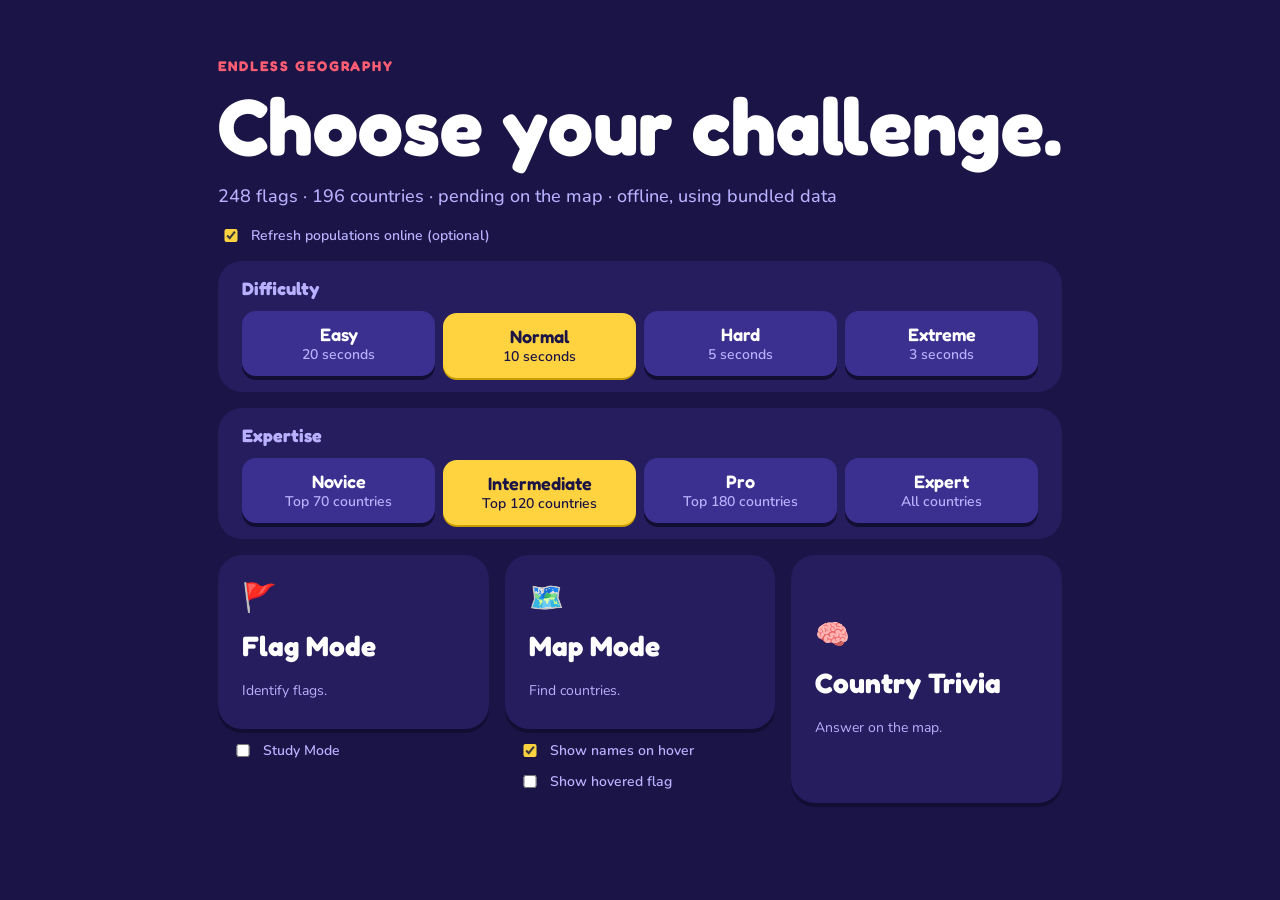
==== index.html @ 9d6788d7 "Flashier loss reveal: flashing green and a drawn dashed ring The answer country now fades green <-> " ====
<!doctype html>
<html lang="en">
<head><meta charset="utf-8"><meta name="viewport" content="width=device-width,initial-scale=1"><title>Geogryphon V14.0</title>

<script src="https://cdn.amcharts.com/lib/5/index.js"></script>
<script src="https://cdn.amcharts.com/lib/5/map.js"></script>
<script src="https://cdn.amcharts.com/lib/5/geodata/worldLow.js"></script>

<link rel="preconnect" href="https://fonts.googleapis.com"><link rel="preconnect" href="https://fonts.gstatic.com" crossorigin>
<link rel="stylesheet" href="https://fonts.googleapis.com/css2?family=Fredoka:wght@500;600;700&family=Nunito:wght@500;600;700&display=swap">
<link rel="stylesheet" href="css/style.css">
</head>
<body><div class="wrap">
<section id="menu" class="menu"><div class="menuin"><div class="kicker">ENDLESS GEOGRAPHY</div><h1>Choose your challenge.</h1><p id="countryDataStatus" class="muted">Country database: loading expanded coverage…</p><label class="option refreshOption" title="Updates country populations from the World Bank when online. The game works fully without it. Turning it off applies after a reload."><input id="liveRefresh" type="checkbox" checked> Refresh populations online (optional)</label><section class="settings"><h2>Difficulty</h2><div class="difficulty"><input name="difficulty" id="easy" value="easy" type="radio"><label for="easy">Easy<small>20 seconds</small></label><input name="difficulty" id="normal" value="normal" type="radio" checked><label for="normal">Normal<small>10 seconds</small></label><input name="difficulty" id="hard" value="hard" type="radio"><label for="hard">Hard<small>5 seconds</small></label><input name="difficulty" id="extreme" value="extreme" type="radio"><label for="extreme">Extreme<small>3 seconds</small></label></div></section><section class="settings"><h2>Expertise</h2><div class="difficulty expertise"><input name="expertise" id="novice" value="novice" type="radio"><label for="novice">Novice<small>Top 70 countries</small></label><input name="expertise" id="intermediate" value="intermediate" type="radio" checked><label for="intermediate">Intermediate<small>Top 120 countries</small></label><input name="expertise" id="pro" value="pro" type="radio"><label for="pro">Pro<small>Top 180 countries</small></label><input name="expertise" id="expert" value="expert" type="radio"><label for="expert">Expert<small>All countries</small></label></div></section><div class="modes"><div><button class="mode" data-mode="flag">🚩<b>Flag Mode</b><span class="muted">Identify flags.</span></button><label class="option"><input id="studyMode" type="checkbox"> Study Mode</label></div><div><button class="mode" data-mode="map">🗺️<b>Map Mode</b><span class="muted">Find countries.</span></button><label class="option"><input id="showNames" type="checkbox" checked> Show names on hover</label><label class="option"><input id="showFlags" type="checkbox"> Show hovered flag</label></div><button class="mode" data-mode="trivia">🧠<b>Country Trivia</b><span class="muted">Answer on the map.</span></button></div></div></section>
<section id="game" class="hidden"><div class="gamegrid"><main><header class="head"><div><button id="backBtn" class="btn btn-ghost" type="button">← Change mode</button><div class="kicker" id="modeLabel"></div><h1 id="question" aria-live="polite"></h1><div id="questionActions" class="questionActions hidden"><span id="selectionProgress" class="selectionProgress">Selected: 0 / 1</span><button id="confirmSelection" class="btn btn-primary" type="button" disabled>Confirm Selection</button></div></div><div class="stats"><div class="stat"><small>Score</small><b id="score">0</b></div><div class="stat"><small>Time</small><b id="time">10s</b></div></div></header><div class="timerTrack"><div id="timerBar" class="timerBar"></div></div><section class="card play"><div id="reaction" class="reaction" role="status"></div><div id="revealNotice" class="revealNotice hidden"></div><div id="flagArea" class="flagbox"><img id="flag"></div><div id="mapWrap" class="mapWrap hidden"><div id="mapArea" class="map"></div><svg id="revealLayer" class="revealLayer" aria-hidden="true"></svg><div class="mapControls" aria-label="Map controls"><button class="mapControl" type="button" title="Zoom in" id="zoomInBtn">+</button><button class="mapControl" type="button" title="Zoom out" id="zoomOutBtn">−</button><button class="mapControl reset" type="button" title="Reset map" id="zoomResetBtn">⌂</button></div><div class="mapHint">Drag to pan · Scroll or pinch to zoom</div><div id="hoverFlag" class="hoverFlag"><img id="hoverFlagImg"><span id="hoverFlagName"></span></div></div><div id="answers" class="answers"></div></section></main><aside class="card side"><h2 id="boardTitle">🏆 Top 10</h2><div id="board"></div></aside></div></section></div>
<div id="studyCard" class="studyCard hidden"><div class="studyInner"><div class="kicker">STUDY MODE</div><img id="studyFlag" class="studyFlag" alt="Correct flag"><h2 id="studyTitle"></h2><p id="studySummary"></p><div class="studyActions"><a id="studyReadMore" class="btn btn-ghost" target="_blank" rel="noopener noreferrer">Read more</a><button id="studyContinue" class="btn btn-primary" type="button">Continue</button></div></div></div>
<div id="modal" class="modal hidden"><div class="modalin"><div class="kicker">RUN OVER</div><h2>Final score: <span id="final"></span></h2><p>Correct answer: <b id="correct"></b></p><p id="reason"></p><div class="save"><input id="name" maxlength="20" placeholder="Player name"><button id="saveBtn" class="btn btn-secondary">Save</button></div><button id="againBtn" class="btn btn-primary again" type="button">Play again</button></div></div>
<script src="js/util.js"></script>
<script src="js/data/flag-study.js"></script>
<script src="js/data/countries.js"></script>
<script src="js/countries.js"></script>
<script src="js/flags.js"></script>
<script src="js/questions.js"></script>
<script src="js/map.js"></script>
<script src="js/scores.js"></script>
<script src="js/game.js"></script>
<script src="js/main.js"></script>
</body>
</html>
---- css/style.css ----
/* Endless Geography Trivia styles */
:root {
  /* colour */
  --bg:#1b1446;
  --surface-1:#261d5e;
  --surface-2:#3b2f8f;
  --edge:#120d33;
  --text:#ffffff;
  --text-2:#b9b0ff;
  --accent:#ffd23f;
  --accent-edge:#c99c00;
  --on-accent:#1b1446;
  --hot:#ff5d73;
  --good:#3ee08f;
  --bad:#ff4d6d;
  --map-land:#4a3fb0;
  --map-sea:#140f38;
  --scrim:#0d0a26e6;
  --line:#ffffff1f;
  --flag-frame:#d5dde8;
  /* type */
  --font-display:'Fredoka',system-ui,sans-serif;
  --font-body:'Nunito',system-ui,sans-serif;
  --fs-12:.75rem;
  --fs-14:.875rem;
  --fs-18:1.125rem;
  --fs-28:1.75rem;
  --fs-44:2.75rem;
  /* fluid headline sizes: grow from a scale step with the viewport */
  --fs-hero:clamp(2.75rem,7vw,5rem);
  --fs-question:clamp(1.75rem,3vw,2.5rem);
  --fs-reaction:clamp(1.75rem,6vw,4.5rem);
  --fw-500:500;
  --fw-600:600;
  --fw-700:700;
  /* shape and space */
  --r-8:8px;
  --r-14:14px;
  --r-24:24px;
  --r-pill:999px;
  --s-4:4px;
  --s-8:8px;
  --s-12:12px;
  --s-16:16px;
  --s-24:24px;
  --s-32:32px;
  --pad:var(--s-16);
  /* motion */
  --press:120ms;
}

* {
  box-sizing:border-box;
}

body {
  margin:0;
  font-family:var(--font-body);
  font-size:var(--fs-18);
  font-weight:var(--fw-500);
  color:var(--text);
  background:var(--bg);
}

button,input {
  font-family:inherit;
  font-size:inherit;
}

h1,h2,.stat b,.mode b {
  font-family:var(--font-display);
  font-weight:var(--fw-700);
}

.wrap {
  max-width:1900px;
  min-height:100vh;
  margin:auto;
  padding:var(--pad);
}

.hidden {
  display:none!important;
}

/* ---------- Button: pressable, with a darker bottom edge that squashes on press ---------- */

.btn {
  display:inline-flex;
  align-items:center;
  justify-content:center;
  gap:var(--s-8);
  padding:var(--s-12) var(--s-16);
  border:0;
  border-radius:var(--r-14);
  font-family:var(--font-display);
  font-size:var(--fs-18);
  font-weight:var(--fw-600);
  text-decoration:none;
  cursor:pointer;
  transition:transform var(--press),box-shadow var(--press),background var(--press);
}

.btn-primary {
  background:var(--accent);
  color:var(--on-accent);
  box-shadow:0 4px 0 var(--accent-edge);
}

.btn-secondary {
  background:var(--surface-2);
  color:var(--text);
  box-shadow:0 4px 0 var(--edge);
}

.btn-ghost {
  background:transparent;
  color:var(--text-2);
  box-shadow:inset 0 0 0 2px var(--surface-2);
}

.btn-primary:hover {
  filter:brightness(1.06);
}

.btn-secondary:hover,.btn-ghost:hover {
  color:var(--accent);
}

.btn-primary:active {
  transform:translateY(2px);
  box-shadow:0 2px 0 var(--accent-edge);
}

.btn-secondary:active {
  transform:translateY(2px);
  box-shadow:0 2px 0 var(--edge);
}

.btn:disabled {
  background:var(--surface-1);
  color:var(--text-2);
  box-shadow:none;
  filter:none;
  cursor:not-allowed;
  transform:none;
}

#backBtn {
  margin-bottom:var(--s-8);
  padding:var(--s-4) var(--s-12);
  font-size:var(--fs-14);
}

/* ---------- Cards ---------- */

.card,.settings,.mode,.modalin,.studyInner {
  background:var(--surface-1);
  border:0;
  border-radius:var(--r-24);
  color:var(--text);
}

/* ---------- Menu ---------- */

.menu {
  min-height:92vh;
  min-height:92dvh;
  display:grid;
  place-items:center;
}

.menuin {
  max-width:1100px;
}

.kicker {
  color:var(--hot);
  font-family:var(--font-display);
  font-weight:var(--fw-700);
  font-size:var(--fs-14);
  letter-spacing:.14em;
  text-transform:uppercase;
}

.menu h1 {
  font-size:var(--fs-hero);
  line-height:1;
  margin:var(--s-12) 0;
}

.muted {
  color:var(--text-2);
}

.settings {
  margin:var(--s-16) 0;
  padding:var(--s-16) var(--s-24);
}

.settings h2 {
  margin:0 0 var(--s-12);
  font-size:var(--fs-18);
  color:var(--text-2);
}

/* Segmented control */
.difficulty {
  display:grid;
  grid-template-columns:repeat(4,1fr);
  gap:var(--s-8);
}

.difficulty input {
  position:absolute;
  opacity:0;
}

.difficulty label {
  padding:var(--s-12);
  text-align:center;
  border-radius:var(--r-14);
  background:var(--surface-2);
  box-shadow:0 4px 0 var(--edge);
  font-family:var(--font-display);
  font-weight:var(--fw-600);
  cursor:pointer;
  transition:transform var(--press),box-shadow var(--press);
}

.difficulty label small {
  display:block;
  color:var(--text-2);
  font-family:var(--font-body);
  font-size:var(--fs-14);
}

.difficulty label:hover {
  color:var(--accent);
}

.difficulty input:checked+label {
  background:var(--accent);
  color:var(--on-accent);
  box-shadow:0 2px 0 var(--accent-edge);
  transform:translateY(2px);
}

.difficulty input:checked+label small {
  color:var(--on-accent);
}

/* Mode cards */
.modes {
  display:grid;
  grid-template-columns:repeat(3,1fr);
  gap:var(--s-16);
}

.mode {
  width:100%;
  padding:var(--s-24);
  text-align:left;
  cursor:pointer;
  box-shadow:0 4px 0 var(--edge);
  transition:transform var(--press),box-shadow var(--press);
  font-size:var(--fs-28);
}

.mode:hover {
  box-shadow:0 4px 0 var(--edge),inset 0 0 0 2px var(--accent);
}

.mode:active {
  transform:translateY(2px);
  box-shadow:0 2px 0 var(--edge);
}

.mode b {
  display:block;
  font-size:var(--fs-28);
  margin:var(--s-12) 0 var(--s-4);
}

.mode .muted {
  font-size:var(--fs-14);
}

.option {
  display:flex;
  gap:var(--s-8);
  margin:var(--s-12);
  color:var(--text-2);
  font-weight:var(--fw-600);
  font-size:var(--fs-14);
}

.option input {
  width:18px;
  accent-color:var(--accent);
}

.option.refreshOption {
  margin:0 0 var(--s-8);
}

/* ---------- Game screen ---------- */

.gamegrid {
  display:grid;
  grid-template-columns:minmax(0,1fr) 230px;
  gap:var(--s-12);
}

/* The play column is exactly one viewport tall: header and timer keep their size,
   the play card takes the rest, so nothing needed during a run is below the fold. */
.gamegrid main {
  height:calc(100vh - 2 * var(--pad));
  height:calc(100dvh - 2 * var(--pad));
  min-height:420px;
  display:flex;
  flex-direction:column;
}

.head {
  display:flex;
  justify-content:space-between;
  align-items:end;
  gap:var(--s-16);
  margin-bottom:var(--s-12);
  flex:none;
}

.head > div:first-child {
  min-width:0;
}

.head h1 {
  margin:var(--s-4) 0 0;
  font-size:var(--fs-question);
  line-height:1.1;
  overflow-wrap:anywhere;
}

/* Chip: the mode / difficulty tag above the question */
.head .kicker {
  display:inline-block;
  padding:var(--s-4) var(--s-12);
  border-radius:var(--r-pill);
  background:var(--hot);
  color:var(--on-accent);
  font-size:var(--fs-12);
  letter-spacing:.1em;
}

.questionActions {
  display:flex;
  align-items:center;
  gap:var(--s-12);
  flex-wrap:wrap;
  margin-top:var(--s-12);
}

.selectionProgress {
  min-width:120px;
  color:var(--text-2);
  font-weight:var(--fw-700);
  font-size:var(--fs-14);
}

/* Stat */
.stats {
  display:flex;
  gap:var(--s-8);
}

.stat {
  min-width:88px;
  padding:var(--s-8) var(--s-12);
  background:var(--surface-1);
  border-radius:var(--r-14);
}

.stat small {
  display:block;
  color:var(--text-2);
  font-size:var(--fs-12);
  font-weight:var(--fw-700);
  text-transform:uppercase;
  letter-spacing:.08em;
}

.stat b {
  font-size:var(--fs-28);
  color:var(--good);
}

/* Timer */
.timerTrack {
  height:12px;
  background:var(--surface-1);
  border-radius:var(--r-pill);
  overflow:hidden;
  margin-bottom:var(--s-12);
  flex:none;
}

.timerBar {
  height:100%;
  border-radius:var(--r-pill);
  transform-origin:left;
}

.timerTrack.penalty {
  animation:timerPenalty .48s ease;
  background:var(--bad);
}

/* Play card */
.play {
  position:relative;
  padding:var(--s-8);
  flex:1;
  min-height:0;
  display:flex;
  flex-direction:column;
  gap:var(--s-12);
}

.flagbox {
  flex:1;
  min-height:0;
  display:flex;
  align-items:center;
  justify-content:center;
  padding:var(--s-8);
}

/* The frame hugs the flag (no letterbox), so white hoists stay distinct from it. */
.flagbox img {
  max-width:min(720px,100%);
  max-height:100%;
  object-fit:contain;
  background:var(--flag-frame);
  padding:var(--s-12);
  border-radius:var(--r-14);
  box-shadow:0 6px 0 var(--edge);
  transition:opacity .18s;
}

.flagbox img.loading,.hoverFlag img.loading {
  opacity:.35;
  filter:saturate(.35);
}

/* Answer tile */
.answers {
  display:grid;
  grid-template-columns:1fr 1fr;
  gap:var(--s-12);
  flex:none;
}

.answers:empty {
  display:none;
}

.answer {
  min-height:64px;
  padding:var(--s-12) var(--s-16);
  text-align:left;
  border:0;
  border-radius:var(--r-14);
  background:var(--surface-2);
  color:var(--text);
  box-shadow:0 4px 0 var(--edge);
  font-family:var(--font-display);
  font-size:var(--fs-18);
  font-weight:var(--fw-600);
  overflow-wrap:anywhere;
  cursor:pointer;
  transition:transform var(--press),box-shadow var(--press);
}

.answer:hover {
  box-shadow:0 4px 0 var(--edge),inset 0 0 0 2px var(--accent);
}

.answer:active {
  transform:translateY(2px);
  box-shadow:0 2px 0 var(--edge);
}

.answer.is-correct {
  background:var(--good);
  color:var(--on-accent);
}

.answer.is-wrong {
  background:var(--bad);
  color:var(--on-accent);
}

/* Map */
.mapWrap {
  position:relative;
  width:100%;
  flex:1;
  min-height:0;
}

.map {
  position:absolute;
  inset:0;
  background:var(--map-sea);
  border-radius:var(--r-14);
  overflow:hidden;
}

.mapControls {
  position:absolute;
  left:var(--s-16);
  top:var(--s-16);
  z-index:8;
  display:grid;
  gap:var(--s-8);
  pointer-events:auto;
}

.mapControl {
  width:44px;
  height:44px;
  border:0;
  border-radius:var(--r-14);
  background:var(--surface-2);
  color:var(--text);
  box-shadow:0 4px 0 var(--edge);
  font-family:var(--font-display);
  font-size:var(--fs-28);
  font-weight:var(--fw-700);
  line-height:1;
  cursor:pointer;
  transition:transform var(--press),box-shadow var(--press);
}

.mapControl:hover {
  color:var(--accent);
}

.mapControl:active {
  transform:translateY(2px);
  box-shadow:0 2px 0 var(--edge);
}

.mapControl.reset {
  font-size:var(--fs-18);
}

.mapHint {
  position:absolute;
  z-index:7;
  left:50%;
  bottom:var(--s-12);
  transform:translateX(-50%);
  padding:var(--s-4) var(--s-12);
  border-radius:var(--r-pill);
  background:var(--scrim);
  color:var(--text-2);
  font-size:var(--fs-12);
  pointer-events:none;
  white-space:nowrap;
}

.hoverFlag {
  position:absolute;
  right:var(--s-16);
  top:var(--s-16);
  z-index:5;
  width:155px;
  padding:var(--s-8);
  border-radius:var(--r-14);
  background:var(--surface-1);
  pointer-events:none;
  opacity:0;
  transition:.18s;
}

.hoverFlag.show {
  opacity:1;
}

.hoverFlag img {
  width:100%;
  height:85px;
  object-fit:contain;
  background:var(--flag-frame);
  border-radius:var(--r-8);
}

.hoverFlag span {
  display:block;
  text-align:center;
  font-weight:var(--fw-700);
}

/* Reactions and reveal */
.reaction,.revealNotice {
  position:absolute;
  z-index:15;
  left:50%;
  pointer-events:none;
  font-family:var(--font-display);
  font-weight:var(--fw-700);
  text-align:center;
}

.reaction {
  top:20%;
  font-size:var(--fs-reaction);
  opacity:0;
  -webkit-text-stroke:2px var(--edge);
  paint-order:stroke fill;
}

.reaction.show {
  animation:pop 1s ease;
}

.revealNotice {
  top:var(--s-16);
  transform:translateX(-50%);
  padding:var(--s-12) var(--s-16);
  border-radius:var(--r-14);
  background:var(--surface-1);
  color:var(--good);
  font-size:var(--fs-18);
}

/* Dashed ring drawn around a revealed country (map.js RevealCircles). */
.revealLayer {
  position:absolute;
  inset:0;
  z-index:6;
  width:100%;
  height:100%;
  border-radius:var(--r-14);
  pointer-events:none;
}

.revealCircle {
  fill:none;
  stroke:var(--text);
  stroke-width:4;
  stroke-dasharray:14 10;
  stroke-linecap:round;
  filter:drop-shadow(0 0 3px var(--edge));
}

/* Mask stroke that grows around the ring: white shows the ring, so it looks drawn on. */
.revealCircleMask {
  fill:none;
  stroke:var(--text);
  stroke-width:16;
}

/* Leaderboard */
.side {
  padding:var(--s-16);
  height:max-content;
  max-height:calc(100dvh - 2 * var(--pad));
  overflow-y:auto;
}

.side h2 {
  margin:0 0 var(--s-8);
  font-size:var(--fs-18);
}

.row {
  display:flex;
  gap:var(--s-8);
  padding:var(--s-8) var(--s-12);
  background:var(--surface-2);
  border-radius:var(--r-8);
  margin-top:var(--s-8);
  font-size:var(--fs-14);
}

.player {
  flex:1;
}

.rank {
  color:var(--accent);
}

.pts {
  color:var(--good);
}

/* ---------- Overlays: run-over modal and Study Mode card ---------- */

.modal,.studyCard {
  position:fixed;
  inset:0;
  display:grid;
  place-items:center;
  padding:var(--s-16);
  background:var(--scrim);
}

.modal {
  z-index:30;
}

.studyCard {
  z-index:45;
}

.modalin {
  width:min(430px,100%);
  padding:var(--s-32) var(--s-24);
}

.modalin .kicker {
  color:var(--bad);
}

.save {
  display:flex;
  gap:var(--s-8);
}

.save input {
  flex:1;
  min-width:0;
  padding:var(--s-12);
  border-radius:var(--r-14);
  background:var(--bg);
  color:var(--text);
  border:2px solid var(--surface-2);
}

.again {
  width:100%;
  margin-top:var(--s-12);
}

.studyInner {
  width:min(620px,100%);
  padding:var(--s-24);
}

.studyFlag {
  display:block;
  width:min(330px,80%);
  height:175px;
  object-fit:contain;
  margin:0 auto var(--s-16);
  padding:var(--s-8);
  border-radius:var(--r-14);
  background:var(--flag-frame);
}

.studyInner h2 {
  margin:0 0 var(--s-8);
  font-size:var(--fs-28);
}

.studyInner p {
  color:var(--text-2);
  line-height:1.55;
  margin:0 0 var(--s-24);
}

.studyInner p.loading {
  font-style:italic;
}

.studyActions {
  display:flex;
  gap:var(--s-12);
  justify-content:flex-end;
  flex-wrap:wrap;
}

@keyframes timerPenalty {
  0%,100% {
    transform:translateX(0);
  }
  20% {
    transform:translateX(-13px);
  }
  40% {
    transform:translateX(11px);
  }
  60% {
    transform:translateX(-8px);
  }
  80% {
    transform:translateX(5px);
  }
}

@keyframes pop {
  0% {
    opacity:0;
    transform:translate(-50%,20px) scale(.5);
  }
  25% {
    opacity:1;
    transform:translate(-50%,0) scale(1.15);
  }
  100% {
    opacity:0;
    transform:translate(-50%,-30px);
  }
}

@media(max-width:1200px) {
  .gamegrid {
    grid-template-columns:1fr;
  }
  .side {
    order:2;
    max-height:none;
  }
}

@media(max-width:900px) {
  .modes {
    grid-template-columns:1fr;
  }
}

@media(max-width:620px) {
  :root {
    --pad:var(--s-8);
  }
  .difficulty,.answers {
    grid-template-columns:1fr 1fr;
  }
  .play {
    padding:var(--s-4);
  }
  .answer {
    min-height:52px;
    padding:var(--s-12);
  }
  /* Stats move up beside the back button so the question gets the full width. */
  .head {
    position:relative;
  }
  .stats {
    position:absolute;
    top:0;
    right:0;
  }
  .stat {
    min-width:0;
    padding:var(--s-4) var(--s-12);
    border-radius:var(--r-8);
    display:flex;
    align-items:baseline;
    gap:var(--s-8);
  }
  .stat b {
    font-size:var(--fs-18);
  }
  .head .kicker {
    font-size:var(--fs-12);
  }
}

button:focus-visible,a:focus-visible,input:focus-visible,.difficulty input:focus-visible+label {
  outline:3px solid var(--accent);
  outline-offset:3px;
}

@media(prefers-reduced-motion:reduce) {
  * {
    animation-duration:.01ms!important;
    transition-duration:.01ms!important;
  }
}
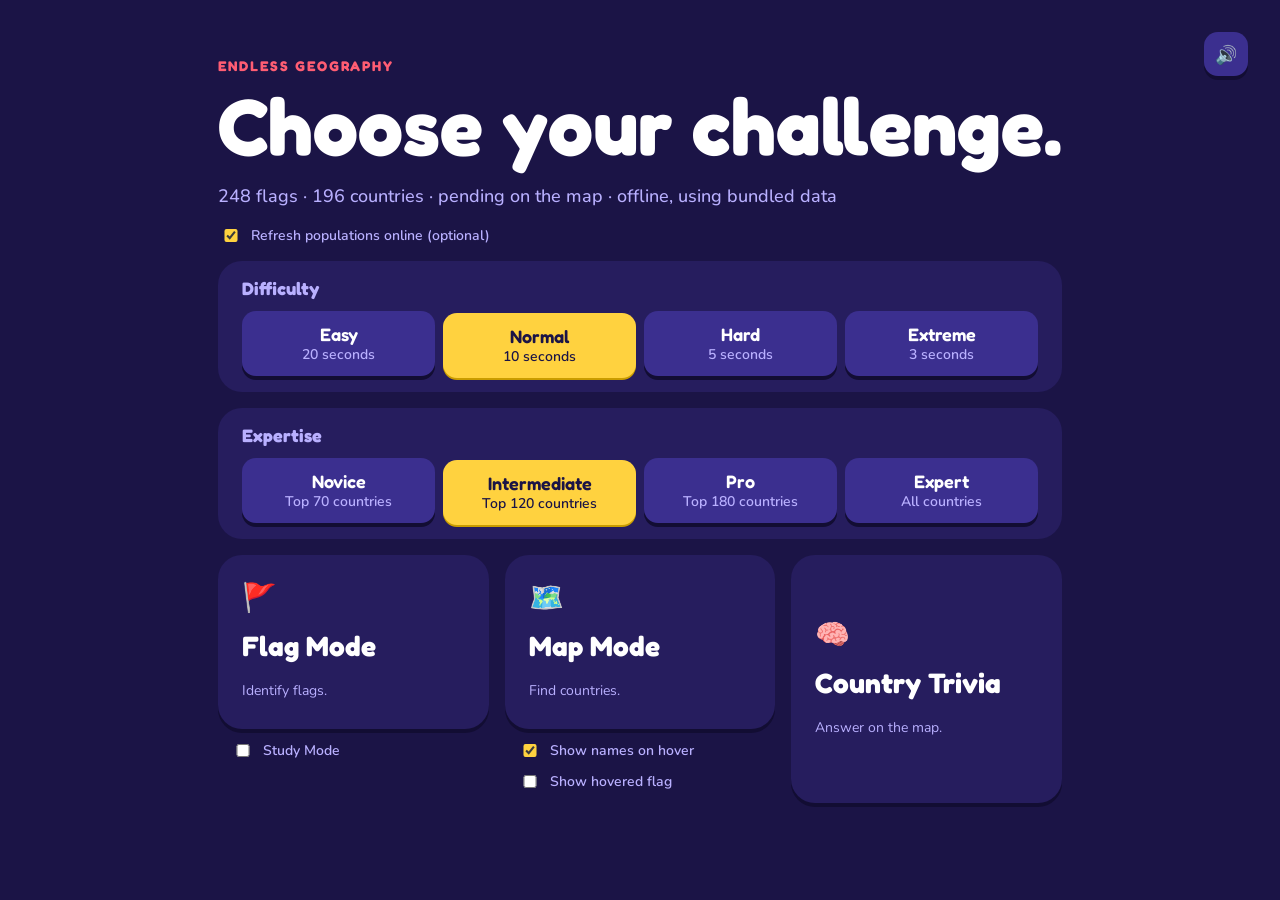
==== commit 73b6fc0f: "Hover and click sounds everywhere, audio unlock, mute button and M key Co-Authored-By: Claude Opus 5" ====
--- a/index.html
+++ b/index.html
@@ -11,11 +11,12 @@
 <link rel="stylesheet" href="css/style.css">
 </head>
 <body><div class="wrap">
-<section id="menu" class="menu"><div class="menuin"><div class="kicker">ENDLESS GEOGRAPHY</div><h1>Choose your challenge.</h1><p id="countryDataStatus" class="muted">Country database: loading expanded coverage…</p><label class="option refreshOption" title="Updates country populations from the World Bank when online. The game works fully without it. Turning it off applies after a reload."><input id="liveRefresh" type="checkbox" checked> Refresh populations online (optional)</label><section class="settings"><h2>Difficulty</h2><div class="difficulty"><input name="difficulty" id="easy" value="easy" type="radio"><label for="easy">Easy<small>20 seconds</small></label><input name="difficulty" id="normal" value="normal" type="radio" checked><label for="normal">Normal<small>10 seconds</small></label><input name="difficulty" id="hard" value="hard" type="radio"><label for="hard">Hard<small>5 seconds</small></label><input name="difficulty" id="extreme" value="extreme" type="radio"><label for="extreme">Extreme<small>3 seconds</small></label></div></section><section class="settings"><h2>Expertise</h2><div class="difficulty expertise"><input name="expertise" id="novice" value="novice" type="radio"><label for="novice">Novice<small>Top 70 countries</small></label><input name="expertise" id="intermediate" value="intermediate" type="radio" checked><label for="intermediate">Intermediate<small>Top 120 countries</small></label><input name="expertise" id="pro" value="pro" type="radio"><label for="pro">Pro<small>Top 180 countries</small></label><input name="expertise" id="expert" value="expert" type="radio"><label for="expert">Expert<small>All countries</small></label></div></section><div class="modes"><div><button class="mode" data-mode="flag">🚩<b>Flag Mode</b><span class="muted">Identify flags.</span></button><label class="option"><input id="studyMode" type="checkbox"> Study Mode</label></div><div><button class="mode" data-mode="map">🗺️<b>Map Mode</b><span class="muted">Find countries.</span></button><label class="option"><input id="showNames" type="checkbox" checked> Show names on hover</label><label class="option"><input id="showFlags" type="checkbox"> Show hovered flag</label></div><button class="mode" data-mode="trivia">🧠<b>Country Trivia</b><span class="muted">Answer on the map.</span></button></div></div></section>
-<section id="game" class="hidden"><div class="gamegrid"><main><header class="head"><div><button id="backBtn" class="btn btn-ghost" type="button">← Change mode</button><div class="kicker" id="modeLabel"></div><h1 id="question" aria-live="polite"></h1><div id="questionActions" class="questionActions hidden"><span id="selectionProgress" class="selectionProgress">Selected: 0 / 1</span><button id="confirmSelection" class="btn btn-primary" type="button" disabled>Confirm Selection</button></div></div><div class="stats"><div class="stat"><small>Score</small><b id="score">0</b></div><div class="stat"><small>Time</small><b id="time">10s</b></div></div></header><div class="timerTrack"><div id="timerBar" class="timerBar"></div></div><section class="card play"><div id="reaction" class="reaction" role="status"></div><div id="revealNotice" class="revealNotice hidden"></div><div id="flagArea" class="flagbox"><img id="flag"></div><div id="mapWrap" class="mapWrap hidden"><div id="mapArea" class="map"></div><svg id="revealLayer" class="revealLayer" aria-hidden="true"></svg><div class="mapControls" aria-label="Map controls"><button class="mapControl" type="button" title="Zoom in" id="zoomInBtn">+</button><button class="mapControl" type="button" title="Zoom out" id="zoomOutBtn">−</button><button class="mapControl reset" type="button" title="Reset map" id="zoomResetBtn">⌂</button></div><div class="mapHint">Drag to pan · Scroll or pinch to zoom</div><div id="hoverFlag" class="hoverFlag"><img id="hoverFlagImg"><span id="hoverFlagName"></span></div></div><div id="answers" class="answers"></div></section></main><aside class="card side"><h2 id="boardTitle">🏆 Top 10</h2><div id="board"></div></aside></div></section></div>
+<section id="menu" class="menu"><button class="mapControl muteBtn menuMute" type="button" aria-label="Mute sounds" aria-pressed="false">🔊</button><div class="menuin"><div class="kicker">ENDLESS GEOGRAPHY</div><h1>Choose your challenge.</h1><p id="countryDataStatus" class="muted">Country database: loading expanded coverage…</p><label class="option refreshOption" title="Updates country populations from the World Bank when online. The game works fully without it. Turning it off applies after a reload."><input id="liveRefresh" type="checkbox" checked> Refresh populations online (optional)</label><section class="settings"><h2>Difficulty</h2><div class="difficulty"><input name="difficulty" id="easy" value="easy" type="radio"><label for="easy">Easy<small>20 seconds</small></label><input name="difficulty" id="normal" value="normal" type="radio" checked><label for="normal">Normal<small>10 seconds</small></label><input name="difficulty" id="hard" value="hard" type="radio"><label for="hard">Hard<small>5 seconds</small></label><input name="difficulty" id="extreme" value="extreme" type="radio"><label for="extreme">Extreme<small>3 seconds</small></label></div></section><section class="settings"><h2>Expertise</h2><div class="difficulty expertise"><input name="expertise" id="novice" value="novice" type="radio"><label for="novice">Novice<small>Top 70 countries</small></label><input name="expertise" id="intermediate" value="intermediate" type="radio" checked><label for="intermediate">Intermediate<small>Top 120 countries</small></label><input name="expertise" id="pro" value="pro" type="radio"><label for="pro">Pro<small>Top 180 countries</small></label><input name="expertise" id="expert" value="expert" type="radio"><label for="expert">Expert<small>All countries</small></label></div></section><div class="modes"><div><button class="mode" data-mode="flag">🚩<b>Flag Mode</b><span class="muted">Identify flags.</span></button><label class="option"><input id="studyMode" type="checkbox"> Study Mode</label></div><div><button class="mode" data-mode="map">🗺️<b>Map Mode</b><span class="muted">Find countries.</span></button><label class="option"><input id="showNames" type="checkbox" checked> Show names on hover</label><label class="option"><input id="showFlags" type="checkbox"> Show hovered flag</label></div><button class="mode" data-mode="trivia">🧠<b>Country Trivia</b><span class="muted">Answer on the map.</span></button></div></div></section>
+<section id="game" class="hidden"><div class="gamegrid"><main><header class="head"><div><button id="backBtn" class="btn btn-ghost" type="button">← Change mode</button><div class="kicker" id="modeLabel"></div><h1 id="question" aria-live="polite"></h1><div id="questionActions" class="questionActions hidden"><span id="selectionProgress" class="selectionProgress">Selected: 0 / 1</span><button id="confirmSelection" class="btn btn-primary" type="button" disabled>Confirm Selection</button></div></div><div class="stats"><button class="mapControl muteBtn" type="button" aria-label="Mute sounds" aria-pressed="false">🔊</button><div class="stat"><small>Score</small><b id="score">0</b></div><div class="stat"><small>Time</small><b id="time">10s</b></div></div></header><div class="timerTrack"><div id="timerBar" class="timerBar"></div></div><section class="card play"><div id="reaction" class="reaction" role="status"></div><div id="revealNotice" class="revealNotice hidden"></div><div id="flagArea" class="flagbox"><img id="flag"></div><div id="mapWrap" class="mapWrap hidden"><div id="mapArea" class="map"></div><svg id="revealLayer" class="revealLayer" aria-hidden="true"></svg><div class="mapControls" aria-label="Map controls"><button class="mapControl" type="button" title="Zoom in" id="zoomInBtn">+</button><button class="mapControl" type="button" title="Zoom out" id="zoomOutBtn">−</button><button class="mapControl reset" type="button" title="Reset map" id="zoomResetBtn">⌂</button></div><div class="mapHint">Drag to pan · Scroll or pinch to zoom</div><div id="hoverFlag" class="hoverFlag"><img id="hoverFlagImg"><span id="hoverFlagName"></span></div></div><div id="answers" class="answers"></div></section></main><aside class="card side"><h2 id="boardTitle">🏆 Top 10</h2><div id="board"></div></aside></div></section></div>
 <div id="studyCard" class="studyCard hidden"><div class="studyInner"><div class="kicker">STUDY MODE</div><img id="studyFlag" class="studyFlag" alt="Correct flag"><h2 id="studyTitle"></h2><p id="studySummary"></p><div class="studyActions"><a id="studyReadMore" class="btn btn-ghost" target="_blank" rel="noopener noreferrer">Read more</a><button id="studyContinue" class="btn btn-primary" type="button">Continue</button></div></div></div>
 <div id="modal" class="modal hidden"><div class="modalin"><div class="kicker">RUN OVER</div><h2>Final score: <span id="final"></span></h2><p>Correct answer: <b id="correct"></b></p><p id="reason"></p><div class="save"><input id="name" maxlength="20" placeholder="Player name"><button id="saveBtn" class="btn btn-secondary">Save</button></div><button id="againBtn" class="btn btn-primary again" type="button">Play again</button></div></div>
 <script src="js/util.js"></script>
+<script src="js/sound.js"></script>
 <script src="js/data/flag-study.js"></script>
 <script src="js/data/countries.js"></script>
 <script src="js/countries.js"></script>
--- a/css/style.css
+++ b/css/style.css
@@ -164,6 +164,7 @@
 /* ---------- Menu ---------- */
 
 .menu {
+  position:relative;
   min-height:92vh;
   min-height:92dvh;
   display:grid;
@@ -554,6 +555,19 @@
 
 .mapControl.reset {
   font-size:var(--fs-18);
+}
+
+/* Mute toggle: a map-control button in the menu corner and beside the game stats */
+.muteBtn {
+  flex:none;
+  align-self:center;
+  font-size:var(--fs-18);
+}
+
+.menuMute {
+  position:absolute;
+  top:var(--s-16);
+  right:var(--s-16);
 }
 
 .mapHint {
@@ -867,7 +881,16 @@
   .stat b {
     font-size:var(--fs-18);
   }
+  /* Same height as the back button, so the stats row does not grow into the mode chip below it. */
+  .muteBtn {
+    width:28px;
+    height:28px;
+    border-radius:var(--r-8);
+    font-size:var(--fs-14);
+  }
+  /* Own line under the back button, so it never slides under the stats in the top-right corner. */
   .head .kicker {
+    display:table;
     font-size:var(--fs-12);
   }
 }
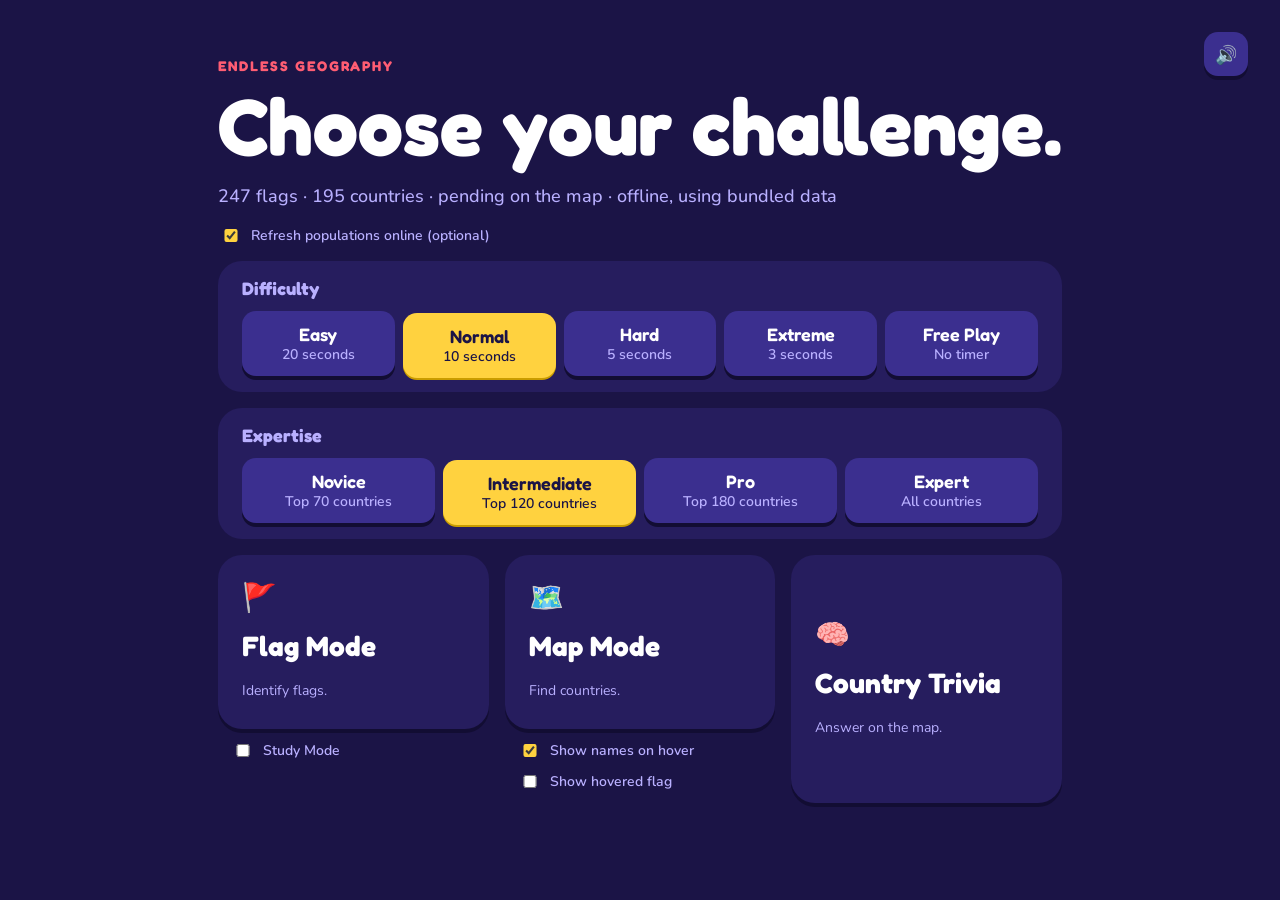
==== commit ceebbf36: "Bug patch and phone layout: Vatican on top, no Palestine, Free Play - Flag answer hover ring no long" ====
--- a/index.html
+++ b/index.html
@@ -11,8 +11,8 @@
 <link rel="stylesheet" href="css/style.css">
 </head>
 <body><div class="wrap">
-<section id="menu" class="menu"><button class="mapControl muteBtn menuMute" type="button" aria-label="Mute sounds" aria-pressed="false">🔊</button><div class="menuin"><div class="kicker">ENDLESS GEOGRAPHY</div><h1>Choose your challenge.</h1><p id="countryDataStatus" class="muted">Country database: loading expanded coverage…</p><label class="option refreshOption" title="Updates country populations from the World Bank when online. The game works fully without it. Turning it off applies after a reload."><input id="liveRefresh" type="checkbox" checked> Refresh populations online (optional)</label><section class="settings"><h2>Difficulty</h2><div class="difficulty"><input name="difficulty" id="easy" value="easy" type="radio"><label for="easy">Easy<small>20 seconds</small></label><input name="difficulty" id="normal" value="normal" type="radio" checked><label for="normal">Normal<small>10 seconds</small></label><input name="difficulty" id="hard" value="hard" type="radio"><label for="hard">Hard<small>5 seconds</small></label><input name="difficulty" id="extreme" value="extreme" type="radio"><label for="extreme">Extreme<small>3 seconds</small></label></div></section><section class="settings"><h2>Expertise</h2><div class="difficulty expertise"><input name="expertise" id="novice" value="novice" type="radio"><label for="novice">Novice<small>Top 70 countries</small></label><input name="expertise" id="intermediate" value="intermediate" type="radio" checked><label for="intermediate">Intermediate<small>Top 120 countries</small></label><input name="expertise" id="pro" value="pro" type="radio"><label for="pro">Pro<small>Top 180 countries</small></label><input name="expertise" id="expert" value="expert" type="radio"><label for="expert">Expert<small>All countries</small></label></div></section><div class="modes"><div><button class="mode" data-mode="flag">🚩<b>Flag Mode</b><span class="muted">Identify flags.</span></button><label class="option"><input id="studyMode" type="checkbox"> Study Mode</label></div><div><button class="mode" data-mode="map">🗺️<b>Map Mode</b><span class="muted">Find countries.</span></button><label class="option"><input id="showNames" type="checkbox" checked> Show names on hover</label><label class="option"><input id="showFlags" type="checkbox"> Show hovered flag</label></div><button class="mode" data-mode="trivia">🧠<b>Country Trivia</b><span class="muted">Answer on the map.</span></button></div></div></section>
-<section id="game" class="hidden"><div class="gamegrid"><main><header class="head"><div><button id="backBtn" class="btn btn-ghost" type="button">← Change mode</button><div class="kicker" id="modeLabel"></div><h1 id="question" aria-live="polite"></h1><div id="questionActions" class="questionActions hidden"><span id="selectionProgress" class="selectionProgress">Selected: 0 / 1</span><button id="confirmSelection" class="btn btn-primary" type="button" disabled>Confirm Selection</button></div></div><div class="stats"><button class="mapControl muteBtn" type="button" aria-label="Mute sounds" aria-pressed="false">🔊</button><div class="stat"><small>Score</small><b id="score">0</b></div><div class="stat"><small>Time</small><b id="time">10s</b></div></div></header><div class="timerTrack"><div id="timerBar" class="timerBar"></div></div><section class="card play"><div id="reaction" class="reaction" role="status"></div><div id="revealNotice" class="revealNotice hidden"></div><div id="flagArea" class="flagbox"><img id="flag"></div><div id="mapWrap" class="mapWrap hidden"><div id="mapArea" class="map"></div><svg id="revealLayer" class="revealLayer" aria-hidden="true"></svg><div class="mapControls" aria-label="Map controls"><button class="mapControl" type="button" title="Zoom in" id="zoomInBtn">+</button><button class="mapControl" type="button" title="Zoom out" id="zoomOutBtn">−</button><button class="mapControl reset" type="button" title="Reset map" id="zoomResetBtn">⌂</button></div><div class="mapHint">Drag to pan · Scroll or pinch to zoom</div><div id="hoverFlag" class="hoverFlag"><img id="hoverFlagImg"><span id="hoverFlagName"></span></div></div><div id="answers" class="answers"></div></section></main><aside class="card side"><h2 id="boardTitle">🏆 Top 10</h2><div id="board"></div></aside></div></section></div>
+<section id="menu" class="menu"><button class="mapControl muteBtn menuMute" type="button" aria-label="Mute sounds" aria-pressed="false">🔊</button><div class="menuin"><div class="kicker">ENDLESS GEOGRAPHY</div><h1>Choose your challenge.</h1><p id="countryDataStatus" class="muted">Country database: loading expanded coverage…</p><label class="option refreshOption" title="Updates country populations from the World Bank when online. The game works fully without it. Turning it off applies after a reload."><input id="liveRefresh" type="checkbox" checked> Refresh populations online (optional)</label><section class="settings"><h2>Difficulty</h2><div class="difficulty"><input name="difficulty" id="easy" value="easy" type="radio"><label for="easy">Easy<small>20 seconds</small></label><input name="difficulty" id="normal" value="normal" type="radio" checked><label for="normal">Normal<small>10 seconds</small></label><input name="difficulty" id="hard" value="hard" type="radio"><label for="hard">Hard<small>5 seconds</small></label><input name="difficulty" id="extreme" value="extreme" type="radio"><label for="extreme">Extreme<small>3 seconds</small></label><input name="difficulty" id="free" value="free" type="radio"><label for="free">Free Play<small>No timer</small></label></div></section><section class="settings"><h2>Expertise</h2><div class="difficulty expertise"><input name="expertise" id="novice" value="novice" type="radio"><label for="novice">Novice<small>Top 70 countries</small></label><input name="expertise" id="intermediate" value="intermediate" type="radio" checked><label for="intermediate">Intermediate<small>Top 120 countries</small></label><input name="expertise" id="pro" value="pro" type="radio"><label for="pro">Pro<small>Top 180 countries</small></label><input name="expertise" id="expert" value="expert" type="radio"><label for="expert">Expert<small>All countries</small></label></div></section><div class="modes"><div><button class="mode" data-mode="flag">🚩<b>Flag Mode</b><span class="muted">Identify flags.</span></button><label class="option"><input id="studyMode" type="checkbox"> Study Mode</label></div><div><button class="mode" data-mode="map">🗺️<b>Map Mode</b><span class="muted">Find countries.</span></button><label class="option"><input id="showNames" type="checkbox" checked> Show names on hover</label><label class="option"><input id="showFlags" type="checkbox"> Show hovered flag</label></div><button class="mode" data-mode="trivia">🧠<b>Country Trivia</b><span class="muted">Answer on the map.</span></button></div></div></section>
+<section id="game" class="hidden"><div class="gamegrid"><main><header class="head"><div><button id="backBtn" class="btn btn-ghost" type="button">← Change mode</button><div class="kicker" id="modeLabel"></div><h1 id="question" aria-live="polite"></h1><div id="questionActions" class="questionActions hidden"><span id="selectionProgress" class="selectionProgress">Selected: 0 / 1</span><button id="confirmSelection" class="btn btn-primary" type="button" disabled>Confirm Selection</button></div></div><div class="stats"><button class="mapControl muteBtn" type="button" aria-label="Mute sounds" aria-pressed="false">🔊</button><div class="stat"><small>Score</small><b id="score">0</b></div><div class="stat"><small>Time</small><b id="time">10s</b></div></div></header><div class="timerTrack"><div id="timerBar" class="timerBar"></div></div><section class="card play"><div id="reaction" class="reaction" role="status"></div><div id="revealNotice" class="revealNotice hidden"></div><div id="flagArea" class="flagbox"><img id="flag"></div><div id="mapWrap" class="mapWrap hidden"><div id="mapArea" class="map"></div><svg id="revealLayer" class="revealLayer" aria-hidden="true"></svg><div class="mapControls" aria-label="Map controls"><button class="mapControl" type="button" title="Zoom in" id="zoomInBtn">+</button><button class="mapControl" type="button" title="Zoom out" id="zoomOutBtn">−</button><button class="mapControl reset" type="button" title="Reset map" id="zoomResetBtn">⌂</button></div><div class="mapHint">Drag to pan · Scroll or pinch to zoom</div><div id="hoverFlag" class="hoverFlag"><img id="hoverFlagImg"><span id="hoverFlagName"></span></div></div><div id="answers" class="answers"></div><button id="boardBtn" class="mapControl boardBtn" type="button" aria-label="Show leaderboard" aria-expanded="false" aria-controls="sidePanel">🏆</button></section></main><div id="boardScrim" class="boardScrim"></div><aside id="sidePanel" class="card side"><h2 id="boardTitle">🏆 Top 10</h2><div id="board"></div></aside></div></section></div>
 <div id="studyCard" class="studyCard hidden"><div class="studyInner"><div class="kicker">STUDY MODE</div><img id="studyFlag" class="studyFlag" alt="Correct flag"><h2 id="studyTitle"></h2><p id="studySummary"></p><div class="studyActions"><a id="studyReadMore" class="btn btn-ghost" target="_blank" rel="noopener noreferrer">Read more</a><button id="studyContinue" class="btn btn-primary" type="button">Continue</button></div></div></div>
 <div id="modal" class="modal hidden"><div class="modalin"><div class="kicker">RUN OVER</div><h2>Final score: <span id="final"></span></h2><p>Correct answer: <b id="correct"></b></p><p id="reason"></p><div class="save"><input id="name" maxlength="20" placeholder="Player name"><button id="saveBtn" class="btn btn-secondary">Save</button></div><button id="againBtn" class="btn btn-primary again" type="button">Play again</button></div></div>
 <script src="js/util.js"></script>
--- a/css/style.css
+++ b/css/style.css
@@ -212,6 +212,16 @@
   gap:var(--s-8);
 }
 
+/* Difficulty has five options (Free Play included); expertise keeps four. */
+.difficulty:not(.expertise) {
+  grid-template-columns:repeat(5,1fr);
+}
+
+/* Free Play: no clock, so the timer bar is hidden (its space is kept so the layout does not jump). */
+.freePlay .timerTrack {
+  visibility:hidden;
+}
+
 .difficulty input {
   position:absolute;
   opacity:0;
@@ -483,8 +493,12 @@
   transition:transform var(--press),box-shadow var(--press);
 }
 
-.answer:hover {
-  box-shadow:0 4px 0 var(--edge),inset 0 0 0 2px var(--accent);
+/* Hover ring only for real mouse hover. On touch, :hover sticks to whatever is under the finger, and a new
+   round's tile in the same spot would start out ringed. .fresh (set each round) waits for the mouse to move. */
+@media(hover:hover) {
+  .answers:not(.fresh) .answer:hover {
+    box-shadow:0 4px 0 var(--edge),inset 0 0 0 2px var(--accent);
+  }
 }
 
 .answer:active {
@@ -831,13 +845,64 @@
   }
 }
 
+/* Leaderboard button and sheet: only used on narrow screens (see the 1200px query). */
+.boardBtn {
+  display:none;
+  position:absolute;
+  right:var(--s-16);
+  bottom:var(--s-16);
+  z-index:9;
+  font-size:var(--fs-18);
+}
+
+.boardScrim {
+  display:none;
+}
+
+/* Narrow screens: the play column fills the screen and the page never scrolls during a run.
+   The leaderboard becomes a sheet that slides up from the bottom (🏆 button). */
 @media(max-width:1200px) {
   .gamegrid {
     grid-template-columns:1fr;
   }
+  html:has(#game:not(.hidden)),body:has(#game:not(.hidden)) {
+    height:100%;
+    overflow:hidden;
+    overscroll-behavior:none;
+  }
+  body:has(#game:not(.hidden)) .wrap {
+    min-height:0;
+  }
+  .boardBtn {
+    display:block;
+  }
+  /* Flag mode: answer tiles fill the bottom, so the button sits top-right of the flag instead. */
+  [data-game-mode=flag] .boardBtn {
+    top:var(--s-12);
+    bottom:auto;
+    right:var(--s-12);
+  }
   .side {
-    order:2;
-    max-height:none;
+    position:fixed;
+    left:0;
+    right:0;
+    bottom:0;
+    z-index:31;
+    max-height:70dvh;
+    border-radius:var(--r-24) var(--r-24) 0 0;
+    padding-bottom:var(--s-32);
+    transform:translateY(105%);
+    transition:transform .25s ease;
+  }
+  .side.open {
+    transform:none;
+  }
+  .boardScrim.show {
+    display:block;
+    position:fixed;
+    inset:0;
+    z-index:30;
+    background:var(--scrim);
   }
 }
 
@@ -851,8 +916,11 @@
   :root {
     --pad:var(--s-8);
   }
-  .difficulty,.answers {
+  .difficulty,.difficulty:not(.expertise),.answers {
     grid-template-columns:1fr 1fr;
+  }
+  .difficulty label[for=free] {
+    grid-column:span 2;
   }
   .play {
     padding:var(--s-4);
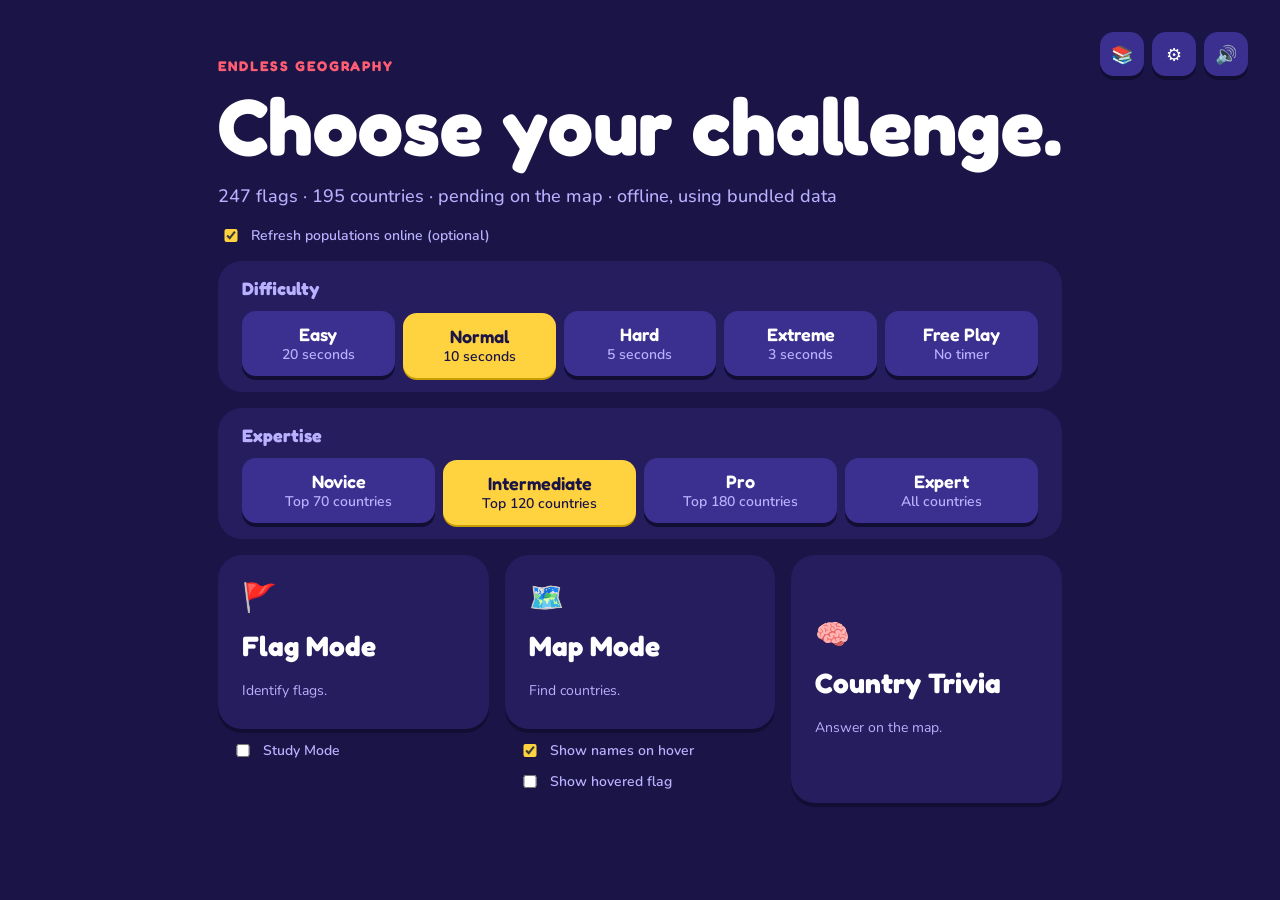
==== commit bcb4fc0a: "Settings menu (volume, language, colour blind) and the Archive - Settings window from the menu corne" ====
--- a/index.html
+++ b/index.html
@@ -10,17 +10,136 @@
 <link rel="stylesheet" href="https://fonts.googleapis.com/css2?family=Fredoka:wght@500;600;700&family=Nunito:wght@500;600;700&display=swap">
 <link rel="stylesheet" href="css/style.css">
 </head>
-<body><div class="wrap">
-<section id="menu" class="menu"><button class="mapControl muteBtn menuMute" type="button" aria-label="Mute sounds" aria-pressed="false">🔊</button><div class="menuin"><div class="kicker">ENDLESS GEOGRAPHY</div><h1>Choose your challenge.</h1><p id="countryDataStatus" class="muted">Country database: loading expanded coverage…</p><label class="option refreshOption" title="Updates country populations from the World Bank when online. The game works fully without it. Turning it off applies after a reload."><input id="liveRefresh" type="checkbox" checked> Refresh populations online (optional)</label><section class="settings"><h2>Difficulty</h2><div class="difficulty"><input name="difficulty" id="easy" value="easy" type="radio"><label for="easy">Easy<small>20 seconds</small></label><input name="difficulty" id="normal" value="normal" type="radio" checked><label for="normal">Normal<small>10 seconds</small></label><input name="difficulty" id="hard" value="hard" type="radio"><label for="hard">Hard<small>5 seconds</small></label><input name="difficulty" id="extreme" value="extreme" type="radio"><label for="extreme">Extreme<small>3 seconds</small></label><input name="difficulty" id="free" value="free" type="radio"><label for="free">Free Play<small>No timer</small></label></div></section><section class="settings"><h2>Expertise</h2><div class="difficulty expertise"><input name="expertise" id="novice" value="novice" type="radio"><label for="novice">Novice<small>Top 70 countries</small></label><input name="expertise" id="intermediate" value="intermediate" type="radio" checked><label for="intermediate">Intermediate<small>Top 120 countries</small></label><input name="expertise" id="pro" value="pro" type="radio"><label for="pro">Pro<small>Top 180 countries</small></label><input name="expertise" id="expert" value="expert" type="radio"><label for="expert">Expert<small>All countries</small></label></div></section><div class="modes"><div><button class="mode" data-mode="flag">🚩<b>Flag Mode</b><span class="muted">Identify flags.</span></button><label class="option"><input id="studyMode" type="checkbox"> Study Mode</label></div><div><button class="mode" data-mode="map">🗺️<b>Map Mode</b><span class="muted">Find countries.</span></button><label class="option"><input id="showNames" type="checkbox" checked> Show names on hover</label><label class="option"><input id="showFlags" type="checkbox"> Show hovered flag</label></div><button class="mode" data-mode="trivia">🧠<b>Country Trivia</b><span class="muted">Answer on the map.</span></button></div></div></section>
-<section id="game" class="hidden"><div class="gamegrid"><main><header class="head"><div><button id="backBtn" class="btn btn-ghost" type="button">← Change mode</button><div class="kicker" id="modeLabel"></div><h1 id="question" aria-live="polite"></h1><div id="questionActions" class="questionActions hidden"><span id="selectionProgress" class="selectionProgress">Selected: 0 / 1</span><button id="confirmSelection" class="btn btn-primary" type="button" disabled>Confirm Selection</button></div></div><div class="stats"><button class="mapControl muteBtn" type="button" aria-label="Mute sounds" aria-pressed="false">🔊</button><div class="stat"><small>Score</small><b id="score">0</b></div><div class="stat"><small>Time</small><b id="time">10s</b></div></div></header><div class="timerTrack"><div id="timerBar" class="timerBar"></div></div><section class="card play"><div id="reaction" class="reaction" role="status"></div><div id="revealNotice" class="revealNotice hidden"></div><div id="flagArea" class="flagbox"><img id="flag"></div><div id="mapWrap" class="mapWrap hidden"><div id="mapArea" class="map"></div><svg id="revealLayer" class="revealLayer" aria-hidden="true"></svg><div class="mapControls" aria-label="Map controls"><button class="mapControl" type="button" title="Zoom in" id="zoomInBtn">+</button><button class="mapControl" type="button" title="Zoom out" id="zoomOutBtn">−</button><button class="mapControl reset" type="button" title="Reset map" id="zoomResetBtn">⌂</button></div><div class="mapHint">Drag to pan · Scroll or pinch to zoom</div><div id="hoverFlag" class="hoverFlag"><img id="hoverFlagImg"><span id="hoverFlagName"></span></div></div><div id="answers" class="answers"></div><button id="boardBtn" class="mapControl boardBtn" type="button" aria-label="Show leaderboard" aria-expanded="false" aria-controls="sidePanel">🏆</button></section></main><div id="boardScrim" class="boardScrim"></div><aside id="sidePanel" class="card side"><h2 id="boardTitle">🏆 Top 10</h2><div id="board"></div></aside></div></section></div>
-<div id="studyCard" class="studyCard hidden"><div class="studyInner"><div class="kicker">STUDY MODE</div><img id="studyFlag" class="studyFlag" alt="Correct flag"><h2 id="studyTitle"></h2><p id="studySummary"></p><div class="studyActions"><a id="studyReadMore" class="btn btn-ghost" target="_blank" rel="noopener noreferrer">Read more</a><button id="studyContinue" class="btn btn-primary" type="button">Continue</button></div></div></div>
-<div id="modal" class="modal hidden"><div class="modalin"><div class="kicker">RUN OVER</div><h2>Final score: <span id="final"></span></h2><p>Correct answer: <b id="correct"></b></p><p id="reason"></p><div class="save"><input id="name" maxlength="20" placeholder="Player name"><button id="saveBtn" class="btn btn-secondary">Save</button></div><button id="againBtn" class="btn btn-primary again" type="button">Play again</button></div></div>
+<body>
+<!-- Colour blind mode: daltonize filter for flag images (red-green colour blindness). See css .cb rules. -->
+<svg class="svgDefs" aria-hidden="true" focusable="false"><filter id="daltonize" color-interpolation-filters="sRGB"><feColorMatrix type="matrix" values="1 0 0 0 0  -0.4375 1.4375 0 0 0  0.2625 -0.5625 1.3 0 0  0 0 0 1 0"/></filter></svg>
+<div class="wrap">
+
+<section id="menu" class="menu">
+  <div class="menuTools">
+    <button id="archiveBtn" class="mapControl" type="button" data-i18n-aria="menu.archive" data-i18n-title="menu.archive">📚</button>
+    <button id="settingsBtn" class="mapControl" type="button" data-i18n-aria="menu.settings" data-i18n-title="menu.settings">⚙️</button>
+    <button class="mapControl muteBtn" type="button" aria-label="Mute sounds" aria-pressed="false">🔊</button>
+  </div>
+  <div class="menuin">
+    <div class="kicker" data-i18n="menu.kicker">ENDLESS GEOGRAPHY</div>
+    <h1 data-i18n="menu.title">Choose your challenge.</h1>
+    <p id="countryDataStatus" class="muted"></p>
+    <label class="option refreshOption" data-i18n-title="menu.refreshHint"><input id="liveRefresh" type="checkbox" checked> <span data-i18n="menu.refresh">Refresh populations online (optional)</span></label>
+    <section class="settings"><h2 data-i18n="menu.difficulty">Difficulty</h2><div class="difficulty">
+      <input name="difficulty" id="easy" value="easy" type="radio"><label for="easy"><span data-i18n="diff.easy">Easy</span><small data-i18n="diff.easySub">20 seconds</small></label>
+      <input name="difficulty" id="normal" value="normal" type="radio" checked><label for="normal"><span data-i18n="diff.normal">Normal</span><small data-i18n="diff.normalSub">10 seconds</small></label>
+      <input name="difficulty" id="hard" value="hard" type="radio"><label for="hard"><span data-i18n="diff.hard">Hard</span><small data-i18n="diff.hardSub">5 seconds</small></label>
+      <input name="difficulty" id="extreme" value="extreme" type="radio"><label for="extreme"><span data-i18n="diff.extreme">Extreme</span><small data-i18n="diff.extremeSub">3 seconds</small></label>
+      <input name="difficulty" id="free" value="free" type="radio"><label for="free"><span data-i18n="diff.free">Free Play</span><small data-i18n="diff.freeSub">No timer</small></label>
+    </div></section>
+    <section class="settings"><h2 data-i18n="menu.expertise">Expertise</h2><div class="difficulty expertise">
+      <input name="expertise" id="novice" value="novice" type="radio"><label for="novice"><span data-i18n="exp.novice">Novice</span><small data-i18n="exp.noviceSub">Top 70 countries</small></label>
+      <input name="expertise" id="intermediate" value="intermediate" type="radio" checked><label for="intermediate"><span data-i18n="exp.intermediate">Intermediate</span><small data-i18n="exp.intermediateSub">Top 120 countries</small></label>
+      <input name="expertise" id="pro" value="pro" type="radio"><label for="pro"><span data-i18n="exp.pro">Pro</span><small data-i18n="exp.proSub">Top 180 countries</small></label>
+      <input name="expertise" id="expert" value="expert" type="radio"><label for="expert"><span data-i18n="exp.expert">Expert</span><small data-i18n="exp.expertSub">All countries</small></label>
+    </div></section>
+    <div class="modes">
+      <div><button class="mode" data-mode="flag">🚩<b data-i18n="mode.flagTitle">Flag Mode</b><span class="muted" data-i18n="mode.flagSub">Identify flags.</span></button><label class="option"><input id="studyMode" type="checkbox"> <span data-i18n="menu.studyMode">Study Mode</span></label></div>
+      <div><button class="mode" data-mode="map">🗺️<b data-i18n="mode.mapTitle">Map Mode</b><span class="muted" data-i18n="mode.mapSub">Find countries.</span></button><label class="option"><input id="showNames" type="checkbox" checked> <span data-i18n="menu.showNames">Show names on hover</span></label><label class="option"><input id="showFlags" type="checkbox"> <span data-i18n="menu.showFlags">Show hovered flag</span></label></div>
+      <button class="mode" data-mode="trivia">🧠<b data-i18n="mode.triviaTitle">Country Trivia</b><span class="muted" data-i18n="mode.triviaSub">Answer on the map.</span></button>
+    </div>
+  </div>
+</section>
+
+<section id="archive" class="archive hidden">
+  <header class="archiveHead">
+    <button id="archiveBack" class="btn btn-ghost" type="button" data-i18n="archive.back">← Menu</button>
+    <div class="kicker" data-i18n="archive.kicker">ARCHIVE</div>
+    <h1 data-i18n="archive.title">Every flag, every country.</h1>
+    <input id="archiveSearch" class="archiveSearch" type="search" autocomplete="off" data-i18n-ph="archive.search" data-i18n-aria="archive.search">
+    <div id="archiveFilters" class="archiveFilters"></div>
+    <p id="archiveCount" class="muted archiveCount" aria-live="polite"></p>
+  </header>
+  <div id="archiveGrid" class="archiveGrid"></div>
+</section>
+
+<section id="game" class="hidden"><div class="gamegrid"><main>
+  <header class="head"><div>
+    <button id="backBtn" class="btn btn-ghost" type="button" data-i18n="game.back">← Change mode</button>
+    <div class="kicker" id="modeLabel"></div>
+    <h1 id="question" aria-live="polite"></h1>
+    <div id="questionActions" class="questionActions hidden"><span id="selectionProgress" class="selectionProgress"></span><button id="confirmSelection" class="btn btn-primary" type="button" disabled data-i18n="game.confirm">Confirm Selection</button></div>
+  </div><div class="stats">
+    <button class="mapControl muteBtn" type="button" aria-label="Mute sounds" aria-pressed="false">🔊</button>
+    <div class="stat"><small data-i18n="game.score">Score</small><b id="score">0</b></div>
+    <div class="stat"><small data-i18n="game.time">Time</small><b id="time">10s</b></div>
+  </div></header>
+  <div class="timerTrack"><div id="timerBar" class="timerBar"></div></div>
+  <section class="card play">
+    <div id="reaction" class="reaction" role="status"></div>
+    <div id="revealNotice" class="revealNotice hidden"></div>
+    <div id="flagArea" class="flagbox"><img id="flag"></div>
+    <div id="mapWrap" class="mapWrap hidden">
+      <div id="mapArea" class="map"></div>
+      <svg id="revealLayer" class="revealLayer" aria-hidden="true"></svg>
+      <div class="mapControls" aria-label="Map controls">
+        <button class="mapControl" type="button" id="zoomInBtn" data-i18n-title="game.zoomIn">+</button>
+        <button class="mapControl" type="button" id="zoomOutBtn" data-i18n-title="game.zoomOut">−</button>
+        <button class="mapControl reset" type="button" id="zoomResetBtn" data-i18n-title="game.resetMap">⌂</button>
+      </div>
+      <div class="mapHint" data-i18n="game.mapHint">Drag to pan · Scroll or pinch to zoom</div>
+      <div id="hoverFlag" class="hoverFlag"><img id="hoverFlagImg"><span id="hoverFlagName"></span></div>
+    </div>
+    <div id="answers" class="answers"></div>
+    <button id="boardBtn" class="mapControl boardBtn" type="button" aria-expanded="false" aria-controls="sidePanel" data-i18n-aria="game.board">🏆</button>
+  </section>
+</main><div id="boardScrim" class="boardScrim"></div><aside id="sidePanel" class="card side"><h2 id="boardTitle"></h2><div id="board"></div></aside></div></section>
+</div>
+
+<div id="studyCard" class="studyCard hidden"><div class="studyInner">
+  <div class="kicker" data-i18n="study.kicker">STUDY MODE</div>
+  <img id="studyFlag" class="studyFlag" data-i18n-aria="study.flagAlt">
+  <h2 id="studyTitle"></h2><p id="studySummary"></p>
+  <div class="studyActions"><a id="studyReadMore" class="btn btn-ghost" target="_blank" rel="noopener noreferrer" data-i18n="study.readMore">Read more</a><button id="studyContinue" class="btn btn-primary" type="button" data-i18n="study.continue">Continue</button></div>
+</div></div>
+
+<div id="modal" class="modal hidden"><div class="modalin">
+  <div class="kicker" data-i18n="over.kicker">RUN OVER</div>
+  <h2><span data-i18n="over.final">Final score:</span> <span id="final"></span></h2>
+  <p><span data-i18n="over.correct">Correct answer:</span> <b id="correct"></b></p>
+  <p id="reason"></p>
+  <div class="save"><input id="name" maxlength="20" data-i18n-ph="over.name"><button id="saveBtn" class="btn btn-secondary" data-i18n="over.save">Save</button></div>
+  <button id="againBtn" class="btn btn-primary again" type="button" data-i18n="over.again">Play again</button>
+</div></div>
+
+<div id="settingsModal" class="modal settingsModal hidden" role="dialog" aria-modal="true" aria-labelledby="settingsTitle"><div class="modalin settingsIn">
+  <div class="kicker" data-i18n="settings.kicker">SETTINGS</div>
+  <h2 id="settingsTitle" data-i18n="settings.title">Settings</h2>
+  <div class="settingRow">
+    <label for="volume" data-i18n="settings.volume">Volume</label>
+    <div class="volumeRow"><input id="volume" type="range" min="0" max="100" step="5"><span id="volumeValue" class="volumeValue"></span></div>
+  </div>
+  <div class="settingRow">
+    <span class="settingLabel" data-i18n="settings.language">Language</span>
+    <div id="languagePick" class="difficulty twoUp"></div>
+  </div>
+  <div class="settingRow">
+    <span class="settingLabel" data-i18n="settings.colorBlind">Color Blind</span>
+    <div class="difficulty twoUp">
+      <input name="colorBlind" id="cbOff" value="off" type="radio"><label for="cbOff"><span data-i18n="settings.off">Off</span></label>
+      <input name="colorBlind" id="cbOn" value="on" type="radio"><label for="cbOn"><span data-i18n="settings.on">On</span></label>
+    </div>
+    <p class="muted settingHint" data-i18n="settings.colorBlindHint"></p>
+  </div>
+  <button id="settingsDone" class="btn btn-primary again" type="button" data-i18n="settings.done">Done</button>
+</div></div>
+
 <script src="js/util.js"></script>
+<script src="js/i18n.js"></script>
+<script src="js/lang/en.js"></script>
 <script src="js/sound.js"></script>
+<script src="js/settings.js"></script>
 <script src="js/data/flag-study.js"></script>
 <script src="js/data/countries.js"></script>
 <script src="js/countries.js"></script>
 <script src="js/flags.js"></script>
+<script src="js/archive.js"></script>
 <script src="js/questions.js"></script>
 <script src="js/map.js"></script>
 <script src="js/scores.js"></script>
--- a/css/style.css
+++ b/css/style.css
@@ -13,6 +13,9 @@
   --hot:#ff5d73;
   --good:#3ee08f;
   --bad:#ff4d6d;
+  /* colour blind mode (html.cb): right/wrong become blue/orange, apart for every colour-blind type */
+  --cb-good:#5cb3ff;
+  --cb-bad:#ff9a2e;
   --map-land:#4a3fb0;
   --map-sea:#140f38;
   --scrim:#0d0a26e6;
@@ -578,10 +581,18 @@
   font-size:var(--fs-18);
 }
 
-.menuMute {
+/* Menu corner: Archive, Settings and Mute side by side */
+.menuTools {
   position:absolute;
   top:var(--s-16);
   right:var(--s-16);
+  z-index:2;
+  display:flex;
+  gap:var(--s-8);
+}
+
+.menuTools .mapControl {
+  font-size:var(--fs-18);
 }
 
 .mapHint {
@@ -963,6 +974,303 @@
   }
 }
 
+/* ---------- Settings window ---------- */
+
+.settingsIn h2 {
+  margin:var(--s-8) 0 var(--s-16);
+}
+
+.settingRow {
+  margin-bottom:var(--s-16);
+}
+
+.settingRow > label,.settingLabel {
+  display:block;
+  margin-bottom:var(--s-8);
+  color:var(--text-2);
+  font-family:var(--font-display);
+  font-weight:var(--fw-600);
+}
+
+.volumeRow {
+  display:flex;
+  align-items:center;
+  gap:var(--s-12);
+}
+
+.volumeRow input {
+  flex:1;
+  accent-color:var(--accent);
+}
+
+.volumeValue {
+  min-width:3em;
+  text-align:right;
+  font-weight:var(--fw-700);
+}
+
+.difficulty.twoUp {
+  grid-template-columns:1fr 1fr;
+}
+
+.difficulty input:disabled+label {
+  opacity:.5;
+  cursor:not-allowed;
+  box-shadow:none;
+}
+
+.settingHint {
+  margin:var(--s-8) 0 0;
+  font-size:var(--fs-14);
+}
+
+/* ---------- Colour blind mode (html.cb) ---------- */
+
+:root.cb {
+  --good:var(--cb-good);
+  --bad:var(--cb-bad);
+}
+
+.cb .flagbox img,.cb .hoverFlag img,.cb .studyFlag,.cb .archiveCard img {
+  filter:url(#daltonize);
+}
+
+/* Holds the SVG filter definitions; takes no space. */
+.svgDefs {
+  position:absolute;
+  width:0;
+  height:0;
+  overflow:hidden;
+}
+
+/* ---------- Archive ---------- */
+
+.archive {
+  max-width:1400px;
+  margin:auto;
+  padding-bottom:var(--s-32);
+  /* Hidden pop-outs of edge cards reach past the screen; clip so the page never scrolls sideways. */
+  overflow-x:clip;
+}
+
+.archiveHead h1 {
+  margin:var(--s-8) 0 var(--s-16);
+  font-size:var(--fs-44);
+  line-height:1.05;
+}
+
+.archiveHead .btn {
+  margin-bottom:var(--s-16);
+}
+
+.archiveSearch {
+  width:100%;
+  max-width:520px;
+  padding:var(--s-12) var(--s-16);
+  border:0;
+  border-radius:var(--r-14);
+  background:var(--surface-1);
+  color:var(--text);
+  box-shadow:inset 0 0 0 2px var(--surface-2);
+}
+
+.archiveSearch::placeholder {
+  color:var(--text-2);
+}
+
+.archiveFilters {
+  display:flex;
+  flex-wrap:wrap;
+  gap:var(--s-8);
+  margin-top:var(--s-12);
+}
+
+/* Chip: same pill as the mode chip, pressed state uses the accent */
+.archiveChip {
+  padding:var(--s-4) var(--s-12);
+  border:0;
+  border-radius:var(--r-pill);
+  background:var(--surface-2);
+  color:var(--text);
+  box-shadow:0 4px 0 var(--edge);
+  font-family:var(--font-display);
+  font-size:var(--fs-14);
+  font-weight:var(--fw-600);
+  cursor:pointer;
+  transition:transform var(--press),box-shadow var(--press);
+}
+
+.archiveChip:hover {
+  color:var(--accent);
+}
+
+.archiveChip[aria-pressed=true] {
+  background:var(--accent);
+  color:var(--on-accent);
+  box-shadow:0 2px 0 var(--accent-edge);
+  transform:translateY(2px);
+}
+
+.archiveCount {
+  margin:var(--s-12) 0;
+  font-size:var(--fs-14);
+}
+
+.archiveGrid {
+  display:grid;
+  grid-template-columns:repeat(auto-fill,minmax(150px,1fr));
+  gap:var(--s-16);
+}
+
+/* Card, idle: flag with the name below. Pressable like every other tile. */
+.archiveCard {
+  position:relative;
+  padding:0;
+  border:0;
+  background:none;
+  color:var(--text);
+  text-align:center;
+  cursor:pointer;
+}
+
+.archiveFace {
+  display:flex;
+  flex-direction:column;
+  align-items:center;
+  gap:var(--s-8);
+  height:100%;
+  padding:var(--s-12);
+  border-radius:var(--r-14);
+  background:var(--surface-1);
+  box-shadow:0 4px 0 var(--edge);
+  transition:transform var(--press),box-shadow var(--press);
+}
+
+.archiveFace img,.archivePop .archiveFlag {
+  width:100%;
+  aspect-ratio:3/2;
+  object-fit:contain;
+  background:var(--flag-frame);
+  border-radius:var(--r-8);
+}
+
+.archiveFace img.loading {
+  opacity:.35;
+}
+
+.archiveName {
+  font-family:var(--font-display);
+  font-weight:var(--fw-600);
+  font-size:var(--fs-14);
+  overflow-wrap:anywhere;
+}
+
+/* Card, popped out: a larger card over the grid with the country's details. */
+.archivePop {
+  position:absolute;
+  z-index:10;
+  top:50%;
+  left:50%;
+  width:260px;
+  padding:var(--s-16);
+  border-radius:var(--r-24);
+  background:var(--surface-2);
+  box-shadow:0 6px 0 var(--edge),0 0 0 3px var(--accent);
+  text-align:left;
+  opacity:0;
+  pointer-events:none;
+  transform:translate(-50%,-50%) scale(.85);
+  transition:opacity .15s,transform .15s;
+}
+
+.archiveCard.edgeL .archivePop {
+  left:0;
+  transform:translate(0,-50%) scale(.85);
+}
+
+.archiveCard.edgeR .archivePop {
+  left:auto;
+  right:0;
+  transform:translate(0,-50%) scale(.85);
+}
+
+.archiveCard.open .archivePop {
+  opacity:1;
+  pointer-events:auto;
+  transform:translate(-50%,-50%) scale(1);
+}
+
+.archiveCard.open.edgeL .archivePop,.archiveCard.open.edgeR .archivePop {
+  transform:translate(0,-50%) scale(1);
+}
+
+@media(hover:hover) {
+  .archiveCard:hover .archivePop {
+    opacity:1;
+    transform:translate(-50%,-50%) scale(1);
+  }
+  .archiveCard.edgeL:hover .archivePop,.archiveCard.edgeR:hover .archivePop {
+    transform:translate(0,-50%) scale(1);
+  }
+  .archiveCard:hover {
+    z-index:11;
+  }
+}
+
+.archiveCard.open {
+  z-index:11;
+}
+
+.archivePop h3 {
+  margin:var(--s-8) 0;
+  font-family:var(--font-display);
+  font-size:var(--fs-28);
+  line-height:1.1;
+  text-align:center;
+}
+
+.archiveInfoRow {
+  font-size:var(--fs-14);
+  margin-top:var(--s-4);
+}
+
+.archiveInfoLabel {
+  color:var(--text-2);
+  font-weight:var(--fw-700);
+}
+
+.archiveTag {
+  display:inline-block;
+  margin-top:var(--s-8);
+  padding:var(--s-4) var(--s-12);
+  border-radius:var(--r-pill);
+  background:var(--hot);
+  color:var(--on-accent);
+  font-size:var(--fs-12);
+  font-weight:var(--fw-700);
+}
+
+@media(max-width:620px) {
+  /* The corner buttons (Archive, Settings, Mute) get their own strip above the heading. */
+  .menu {
+    padding-top:calc(var(--s-32) * 2);
+  }
+  .menuTools .mapControl {
+    width:44px;
+    height:44px;
+  }
+  .archiveGrid {
+    grid-template-columns:repeat(auto-fill,minmax(110px,1fr));
+    gap:var(--s-12);
+  }
+  .archiveHead h1 {
+    font-size:var(--fs-28);
+  }
+  .archivePop {
+    width:min(240px,calc(100vw - 2 * var(--s-16)));
+  }
+}
+
 button:focus-visible,a:focus-visible,input:focus-visible,.difficulty input:focus-visible+label {
   outline:3px solid var(--accent);
   outline-offset:3px;
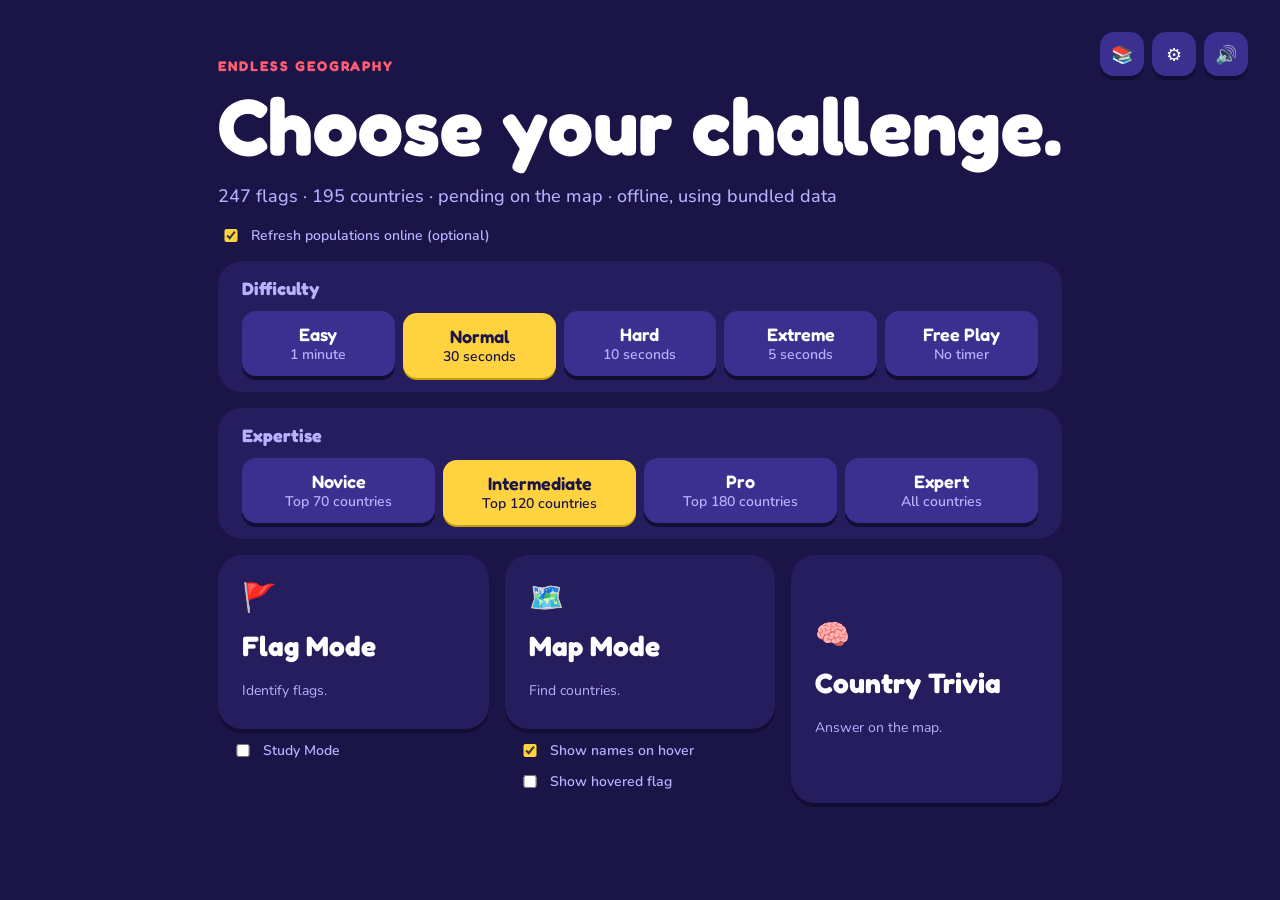
==== commit 00cc2f34: "Phone map starts with the whole world; longer difficulty timers - Removed the phone zoom-to-fill: ev" ====
--- a/index.html
+++ b/index.html
@@ -27,10 +27,10 @@
     <p id="countryDataStatus" class="muted"></p>
     <label class="option refreshOption" data-i18n-title="menu.refreshHint"><input id="liveRefresh" type="checkbox" checked> <span data-i18n="menu.refresh">Refresh populations online (optional)</span></label>
     <section class="settings"><h2 data-i18n="menu.difficulty">Difficulty</h2><div class="difficulty">
-      <input name="difficulty" id="easy" value="easy" type="radio"><label for="easy"><span data-i18n="diff.easy">Easy</span><small data-i18n="diff.easySub">20 seconds</small></label>
-      <input name="difficulty" id="normal" value="normal" type="radio" checked><label for="normal"><span data-i18n="diff.normal">Normal</span><small data-i18n="diff.normalSub">10 seconds</small></label>
-      <input name="difficulty" id="hard" value="hard" type="radio"><label for="hard"><span data-i18n="diff.hard">Hard</span><small data-i18n="diff.hardSub">5 seconds</small></label>
-      <input name="difficulty" id="extreme" value="extreme" type="radio"><label for="extreme"><span data-i18n="diff.extreme">Extreme</span><small data-i18n="diff.extremeSub">3 seconds</small></label>
+      <input name="difficulty" id="easy" value="easy" type="radio"><label for="easy"><span data-i18n="diff.easy">Easy</span><small data-i18n="diff.easySub">1 minute</small></label>
+      <input name="difficulty" id="normal" value="normal" type="radio" checked><label for="normal"><span data-i18n="diff.normal">Normal</span><small data-i18n="diff.normalSub">30 seconds</small></label>
+      <input name="difficulty" id="hard" value="hard" type="radio"><label for="hard"><span data-i18n="diff.hard">Hard</span><small data-i18n="diff.hardSub">10 seconds</small></label>
+      <input name="difficulty" id="extreme" value="extreme" type="radio"><label for="extreme"><span data-i18n="diff.extreme">Extreme</span><small data-i18n="diff.extremeSub">5 seconds</small></label>
       <input name="difficulty" id="free" value="free" type="radio"><label for="free"><span data-i18n="diff.free">Free Play</span><small data-i18n="diff.freeSub">No timer</small></label>
     </div></section>
     <section class="settings"><h2 data-i18n="menu.expertise">Expertise</h2><div class="difficulty expertise">
@@ -68,7 +68,7 @@
   </div><div class="stats">
     <button class="mapControl muteBtn" type="button" aria-label="Mute sounds" aria-pressed="false">🔊</button>
     <div class="stat"><small data-i18n="game.score">Score</small><b id="score">0</b></div>
-    <div class="stat"><small data-i18n="game.time">Time</small><b id="time">10s</b></div>
+    <div class="stat"><small data-i18n="game.time">Time</small><b id="time">30s</b></div>
   </div></header>
   <div class="timerTrack"><div id="timerBar" class="timerBar"></div></div>
   <section class="card play">
@@ -133,6 +133,8 @@
 <script src="js/util.js"></script>
 <script src="js/i18n.js"></script>
 <script src="js/lang/en.js"></script>
+<script src="js/lang/he.js"></script>
+<script src="js/lang/he-data.js"></script>
 <script src="js/sound.js"></script>
 <script src="js/settings.js"></script>
 <script src="js/data/flag-study.js"></script>
--- a/css/style.css
+++ b/css/style.css
@@ -274,7 +274,7 @@
 .mode {
   width:100%;
   padding:var(--s-24);
-  text-align:left;
+  text-align:start;
   cursor:pointer;
   box-shadow:0 4px 0 var(--edge);
   transition:transform var(--press),box-shadow var(--press);
@@ -425,6 +425,11 @@
   transform-origin:left;
 }
 
+/* Right to left (Hebrew): the timer shrinks towards the right edge. */
+[dir=rtl] .timerBar {
+  transform-origin:right;
+}
+
 .timerTrack.penalty {
   animation:timerPenalty .48s ease;
   background:var(--bad);
@@ -482,7 +487,7 @@
 .answer {
   min-height:64px;
   padding:var(--s-12) var(--s-16);
-  text-align:left;
+  text-align:start;
   border:0;
   border-radius:var(--r-14);
   background:var(--surface-2);
@@ -537,7 +542,7 @@
 
 .mapControls {
   position:absolute;
-  left:var(--s-16);
+  inset-inline-start:var(--s-16);
   top:var(--s-16);
   z-index:8;
   display:grid;
@@ -585,7 +590,7 @@
 .menuTools {
   position:absolute;
   top:var(--s-16);
-  right:var(--s-16);
+  inset-inline-end:var(--s-16);
   z-index:2;
   display:flex;
   gap:var(--s-8);
@@ -612,7 +617,7 @@
 
 .hoverFlag {
   position:absolute;
-  right:var(--s-16);
+  inset-inline-end:var(--s-16);
   top:var(--s-16);
   z-index:5;
   width:155px;
@@ -860,7 +865,7 @@
 .boardBtn {
   display:none;
   position:absolute;
-  right:var(--s-16);
+  right:var(--s-16); /* stays right in RTL too: the amCharts logo (licence) is bottom-left */
   bottom:var(--s-16);
   z-index:9;
   font-size:var(--fs-18);
@@ -947,7 +952,7 @@
   .stats {
     position:absolute;
     top:0;
-    right:0;
+    inset-inline-end:0;
   }
   .stat {
     min-width:0;
@@ -1176,7 +1181,7 @@
   border-radius:var(--r-24);
   background:var(--surface-2);
   box-shadow:0 6px 0 var(--edge),0 0 0 3px var(--accent);
-  text-align:left;
+  text-align:start;
   opacity:0;
   pointer-events:none;
   transform:translate(-50%,-50%) scale(.85);
